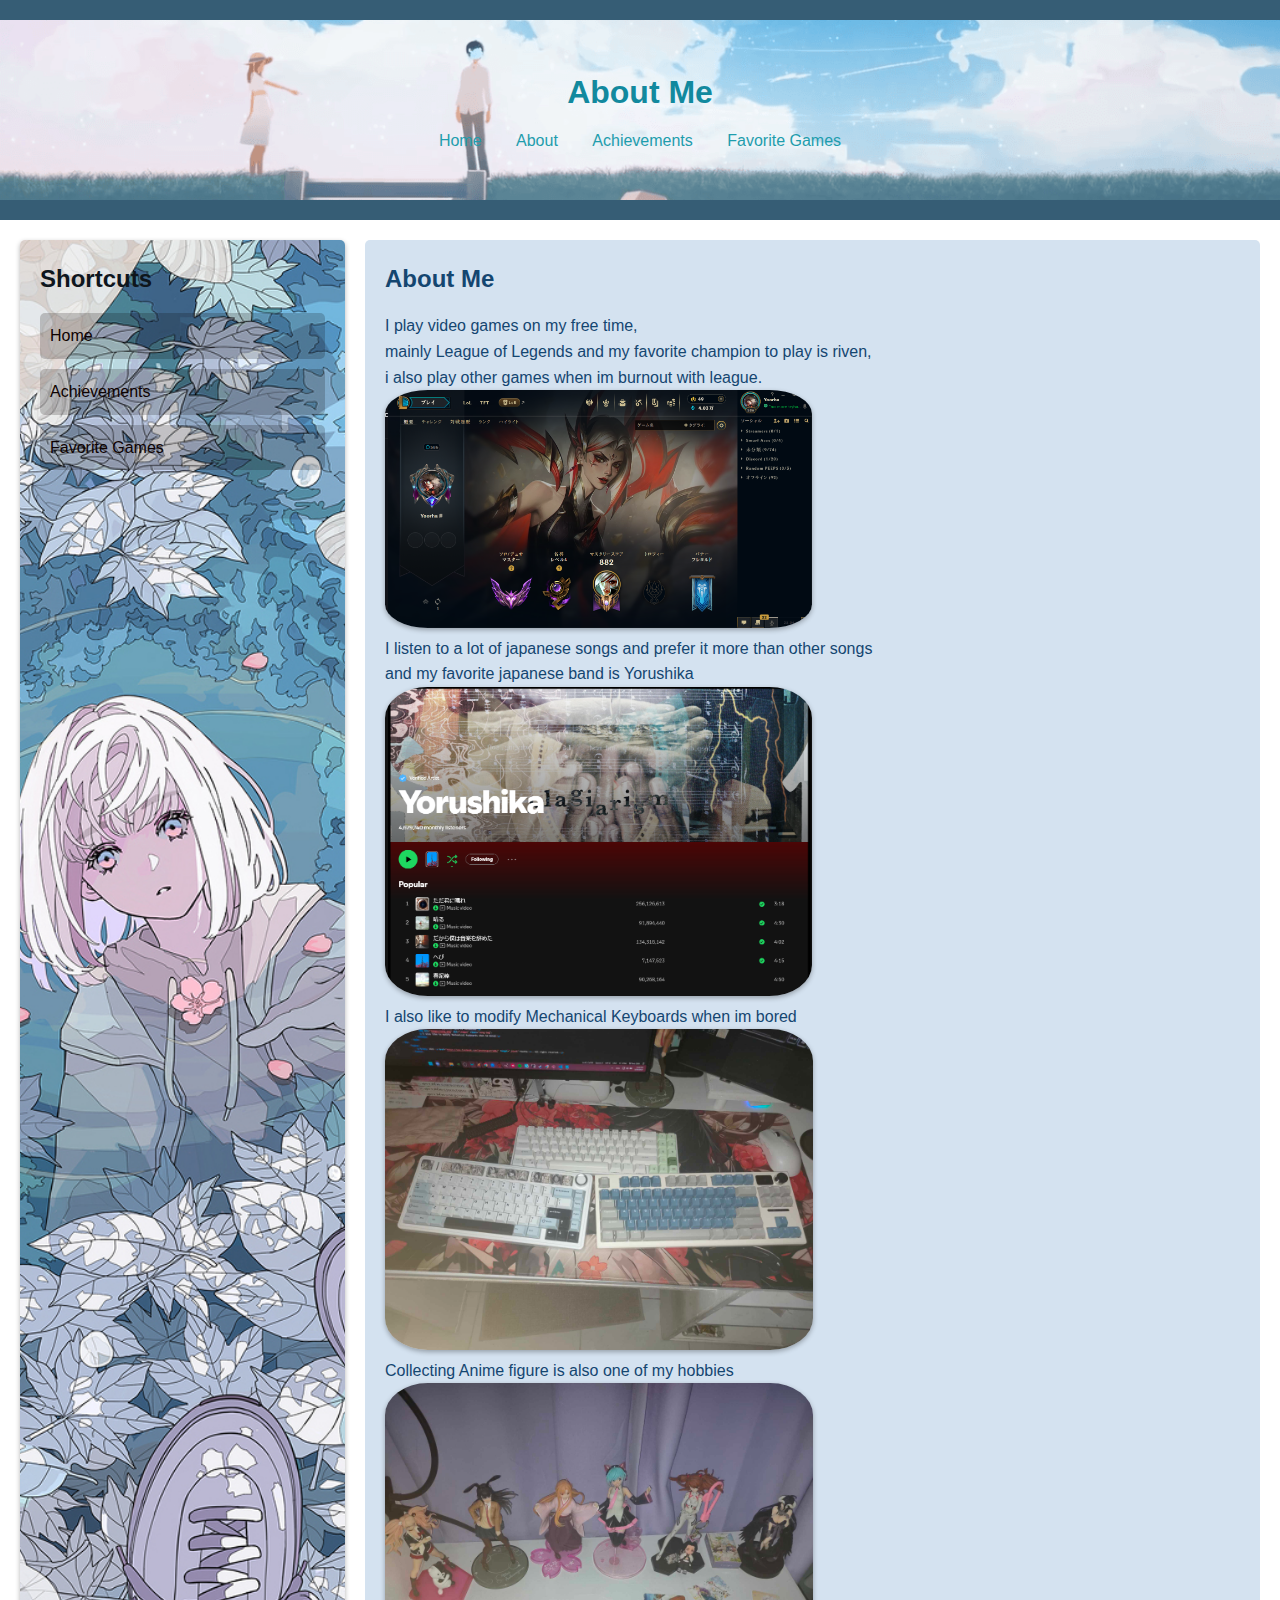
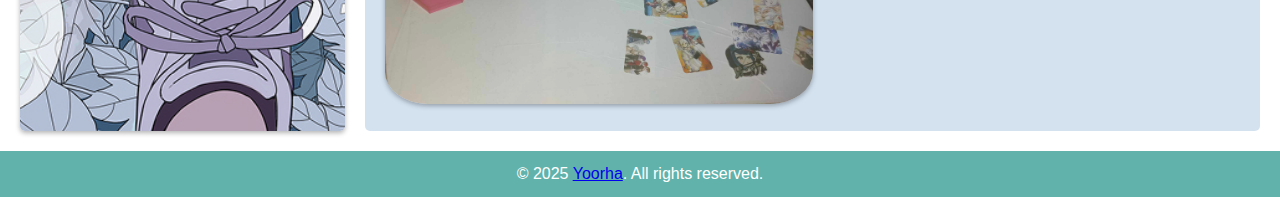
==== about.html @ b95ce95f "Initial Commit" ====
<!DOCTYPE html>
<html lang="en">
<head>
    <meta charset="UTF-8">
    <meta name="viewport" content="width=device-width, initial-scale=1.0">
    <link rel="stylesheet" href="styles.css">
    <title>About Me</title>
</head>
<body>
    <header>
        <div class="background-image">
        <h1>About Me</h1>
            <nav>
                <ul>
                    <li><a href="index.html">Home</a></li>
                    <li><a href="about.html" class="active">About</a></li>
                    <li><a href="projects.html">Achievements</a></li>
                    <li><a href="games.html">Favorite Games</a></li>
                </ul>
            </nav>
    </header>
    <div class="container">
        <aside>
            <h2>Shortcuts</h2>
                <ul>
                    <li><a href="index.html">Home</a></li>               
                    <li><a href="projects.html">Achievements</a></li>
                    <li><a href="games.html">Favorite Games</a></li>
                </ul>
        </aside>
            <main>
                <section>
                    <h2>About Me</h2>
                    <p>I play video games on my free time,</p>               
                    <p>mainly League of Legends and my favorite champion to play is riven,</p>
                    <p>i also play other games when im burnout with league.</p>                 
                    <img src="images/league.png" alt="League" class="about-img">
                    <p>I listen to a lot of japanese songs and prefer it more than other songs</p>
                    <p>and my favorite japanese band is Yorushika</p>
                    <img src="images/song.png" alt="League" class="about-img">
                    <p>I also like to modify Mechanical Keyboards when im bored</p>
                    <img src="images/keb.jpg" alt="Keeb" class="about-img">
                    <p>Collecting Anime figure is also one of my hobbies</p>
                    <img src="images/fig.jpg" alt="fig" class="about-img">
                </section>
            </main>
    </div>
         <footer>
             <p>&copy; 2025 <a href="https://www.facebook.com/jasonesguerra08/" target="_blank">Yoorha</a>. All rights reserved.</p>
         </footer>
---- styles.css ----
* {
    margin: 0;
    padding: 0;
    box-sizing: border-box;
}

body {
    font-family: Arial, sans-serif;
    line-height: 1.6;
    background-color: #ffffff;
    color: #144670;
}

html, body {
    height: 100%;
    margin: 0; /* Remove default margin */
    display: flex;
    flex-direction: column; /* Stack children vertically */
}

.text-font p{
    font-family: 'Lucida Sans', 'Lucida Sans Regular', 'Lucida Grande', 'Lucida Sans Unicode', Geneva, Verdana, sans-serif;
    font-size: 20px;
    color: #0f0f0f;

}


header {
    
    background: #365d75;
    color: #ffffff;
    padding: 20px 0;
    text-align: center;
}

header h1 {
    margin-bottom: 10px;
}

nav ul {
    list-style: none;
    padding: 0;
}

nav ul li {
    display: inline;
    margin: 0 15px;
}

nav ul li a {
    color: #1e9dad;
    text-decoration: none;
    transition: color 0.3s;
}

nav ul li a:hover {
    color: #ffffff;
}

/* Container for main content and sidebar */
.container {
    flex: 1; /* Allow the container to grow and fill available space */
    display: flex;
    flex-wrap: wrap;
    margin: 20px;
}

/* Sidebar styles */
aside {
    flex: 1;
    min-width: 200px;
    background: url('images/sidebar-bg.jpg') no-repeat center center/cover;
    color: #0e161d;
    padding: 20px;
    margin-right: 20px;
    border-radius: 5px; /* Optional: Add rounded corners */
    box-shadow: 0 2px 5px rgba(0, 0, 0, 0.3); /* Optional: Add shadow for depth */
}

aside h2 {
    margin-bottom: 15px;
}

aside ul {
    list-style: none;
    padding: 0;
}

aside ul li {
    margin: 10px 0;
    background-color: rgba(8, 4, 4, 0.2); /* Semi-transparent white background */
    border-radius: 5px; /* Rounded corners for the box */
    padding: 10px; /* Padding inside the box */
    transition: background-color 0.3s;
}

aside ul li a {
    color: #0e0202;
    text-decoration: none;
    display: block;
}

aside ul li a:hover {
    color: #f3f3f3;
}

/* Main content styles */
main {
    flex: 3;
    background: #d4e2f0;
    padding: 20px;
    border-radius: 5px;
}

main h2 {
    margin-bottom: 15px;
}

.profile-img {
    max-width: 30%;
    height: auto;
    border-radius: 10%;
}

.about-img {
    max-width: 50%;
    height: auto;
    border-radius: 10%;
    box-shadow: 0 2px 5px rgba(0, 0, 0, 0.3); /* Optional: Add shadow for depth */
}




/* Footer styles */
footer {
    background: rgba(29, 145, 135, 0.7); /* Optional: Background for footer */
    color: white; /* Text color for footer */
    text-align: center; /* Center text in footer */
    padding: 10px; /* Padding for footer */
    position: relative; /* Ensure it stays at the bottom */
    bottom: 0; /* Align to the bottom */
    width: 100%; /* Full width */
    margin-top: auto;
}

/* Project Gallery Styles */
.project-gallery {
    display: flex; /* Use Flexbox to arrange items in a row */
    flex-wrap: wrap; /* Allow items to wrap to the next line if necessary */
    gap: 20px; /* Space between items */
    margin-top: 20px; /* Space above the gallery */
}

.project-item {
    flex: 0 0 200px; /* Fixed width for each item (200px) */
    box-shadow: 0 2px 5px rgba(0, 0, 0, 0.3); /* Optional: Add shadow for depth */
    border-radius: 5px; /* Optional: Add rounded corners */
    overflow: hidden; /* Ensure content doesn't overflow */
    background-color: rgba(255, 255, 255, 0.8); /* Optional: Background color for better visibility */
}

.project-item img {
    width: 100%; /* Make the image fill the container */
    height: 200px; /* Set a fixed height for all images */
    object-fit: cover; /* Ensure the image covers the area without distortion */
    display: block; /* Remove bottom space under images */
}

.project-item p {
    padding: 10px; /* Add padding for text */
    text-align: center; /* Center the text */
    color: #333; /* Text color */
}

.background-image {
    background-image: url('images/bgimage3.png'); 
    background-size: cover; 
    background-position: center; 
    height: 20vh; 
    display: flex; 
    flex-direction: column; 
    justify-content: center; 
    align-items: center; 
    color: rgb(18, 137, 158); 
    text-align: center; 
}




/* Responsive design */
@media (max-width: 768px) {
    .container {
        flex-direction: column;
    }

    aside {
        margin-right: 0;
        margin-bottom: 20px;
    }
}
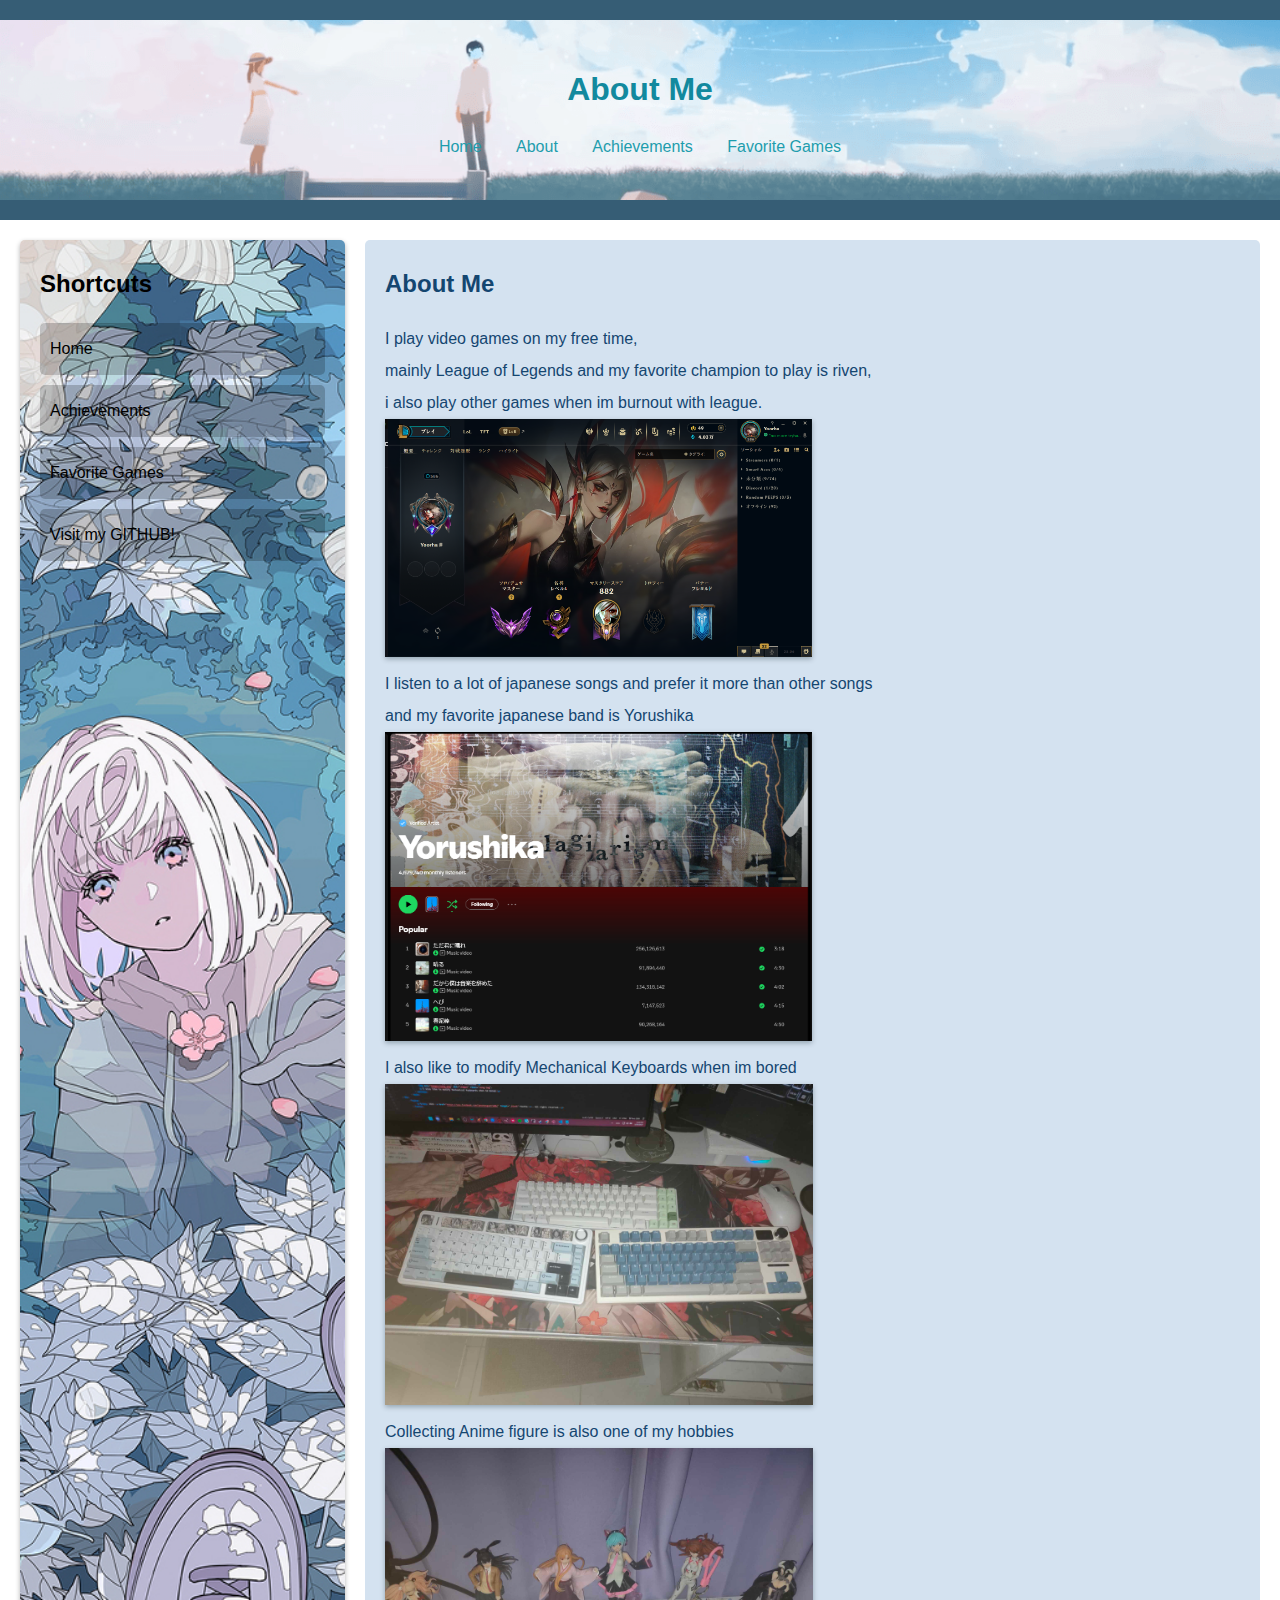
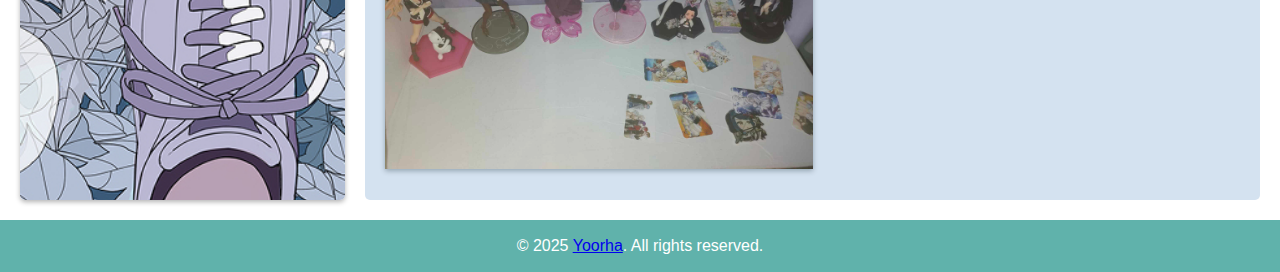
==== commit 97e9bede: "updates" ====
--- a/about.html
+++ b/about.html
@@ -26,6 +26,7 @@
                     <li><a href="index.html">Home</a></li>               
                     <li><a href="projects.html">Achievements</a></li>
                     <li><a href="games.html">Favorite Games</a></li>
+                    <li><a href="https://github.com/Exiled12213/Exiled12213.github.io" target="_blank">Visit my GITHUB!</a></li>
                 </ul>
         </aside>
             <main>
@@ -48,4 +49,4 @@
          <footer>
              <p>&copy; 2025 <a href="https://www.facebook.com/jasonesguerra08/" target="_blank">Yoorha</a>. All rights reserved.</p>
          </footer>
-        +        
--- a/styles.css
+++ b/styles.css
@@ -5,23 +5,29 @@
 }
 
 body {
-    font-family: Arial, sans-serif;
-    line-height: 1.6;
+    font-family: 'Lucida Sans', 'Lucida Sans Regular', 'Lucida Grande', 'Lucida Sans Unicode', Geneva, Verdana, sans-serif;
+    line-height: 2;
     background-color: #ffffff;
     color: #144670;
 }
 
 html, body {
     height: 100%;
-    margin: 0; /* Remove default margin */
+    margin: 0; 
     display: flex;
     flex-direction: column; /* Stack children vertically */
 }
 
 .text-font p{
     font-family: 'Lucida Sans', 'Lucida Sans Regular', 'Lucida Grande', 'Lucida Sans Unicode', Geneva, Verdana, sans-serif;
-    font-size: 20px;
-    color: #0f0f0f;
+    font-size: 25px;
+    flex: 1;
+    min-width: 100px;
+    padding: 10px;
+    margin-right: 20px;
+    border-radius: 5px; 
+    box-shadow: 0 2px 5px rgba(7, 58, 64, 0.3); 
+    color: #000000;
 
 }
 
@@ -58,9 +64,9 @@
     color: #ffffff;
 }
 
-/* Container for main content and sidebar */
+
 .container {
-    flex: 1; /* Allow the container to grow and fill available space */
+    flex: 1;
     display: flex;
     flex-wrap: wrap;
     margin: 20px;
@@ -71,11 +77,11 @@
     flex: 1;
     min-width: 200px;
     background: url('images/sidebar-bg.jpg') no-repeat center center/cover;
-    color: #0e161d;
+    color: #000000;
     padding: 20px;
     margin-right: 20px;
-    border-radius: 5px; /* Optional: Add rounded corners */
-    box-shadow: 0 2px 5px rgba(0, 0, 0, 0.3); /* Optional: Add shadow for depth */
+    border-radius: 5px; 
+    box-shadow: 0 2px 5px rgba(0, 0, 0, 0.3); 
 }
 
 aside h2 {
@@ -89,20 +95,20 @@
 
 aside ul li {
     margin: 10px 0;
-    background-color: rgba(8, 4, 4, 0.2); /* Semi-transparent white background */
-    border-radius: 5px; /* Rounded corners for the box */
-    padding: 10px; /* Padding inside the box */
+    background-color: rgba(0, 0, 0, 0.2); 
+    border-radius: 5px; 
+    padding: 10px; 
     transition: background-color 0.3s;
 }
 
 aside ul li a {
-    color: #0e0202;
+    color: #000000;
     text-decoration: none;
     display: block;
 }
 
 aside ul li a:hover {
-    color: #f3f3f3;
+    color: #f9f8f8;
 }
 
 /* Main content styles */
@@ -126,52 +132,52 @@
 .about-img {
     max-width: 50%;
     height: auto;
-    border-radius: 10%;
-    box-shadow: 0 2px 5px rgba(0, 0, 0, 0.3); /* Optional: Add shadow for depth */
-}
-
-
-
-
-/* Footer styles */
+    border-radius: 0%;
+    box-shadow: 0 2px 5px rgba(1, 24, 32, 0.3); 
+}
+
+
+
+
+
 footer {
-    background: rgba(29, 145, 135, 0.7); /* Optional: Background for footer */
-    color: white; /* Text color for footer */
-    text-align: center; /* Center text in footer */
-    padding: 10px; /* Padding for footer */
-    position: relative; /* Ensure it stays at the bottom */
-    bottom: 0; /* Align to the bottom */
-    width: 100%; /* Full width */
+    background: rgba(29, 145, 135, 0.7); 
+    color: white; 
+    text-align: center; 
+    padding: 10px; 
+    position: relative; 
+    bottom: 0; 
+    width: 100%; 
     margin-top: auto;
 }
 
-/* Project Gallery Styles */
+
 .project-gallery {
-    display: flex; /* Use Flexbox to arrange items in a row */
-    flex-wrap: wrap; /* Allow items to wrap to the next line if necessary */
-    gap: 20px; /* Space between items */
-    margin-top: 20px; /* Space above the gallery */
+    display: flex; 
+    flex-wrap: wrap; 
+    gap: 20px; 
+    margin-top: 20px; 
 }
 
 .project-item {
-    flex: 0 0 200px; /* Fixed width for each item (200px) */
-    box-shadow: 0 2px 5px rgba(0, 0, 0, 0.3); /* Optional: Add shadow for depth */
-    border-radius: 5px; /* Optional: Add rounded corners */
-    overflow: hidden; /* Ensure content doesn't overflow */
-    background-color: rgba(255, 255, 255, 0.8); /* Optional: Background color for better visibility */
+    flex: 0 0 200px; 
+    box-shadow: 0 2px 5px rgba(0, 0, 0, 0.3); 
+    border-radius: 5px; 
+    overflow: hidden; 
+    background-color: rgba(255, 255, 255, 0.8); 
 }
 
 .project-item img {
-    width: 100%; /* Make the image fill the container */
-    height: 200px; /* Set a fixed height for all images */
-    object-fit: cover; /* Ensure the image covers the area without distortion */
-    display: block; /* Remove bottom space under images */
+    width: 100%; 
+    height: 200px; 
+    object-fit: cover; 
+    display: block; 
 }
 
 .project-item p {
-    padding: 10px; /* Add padding for text */
-    text-align: center; /* Center the text */
-    color: #333; /* Text color */
+    padding: 10px; 
+    text-align: center; 
+    color: #333;
 }
 
 .background-image {
@@ -200,4 +206,4 @@
         margin-right: 0;
         margin-bottom: 20px;
     }
-}+}
